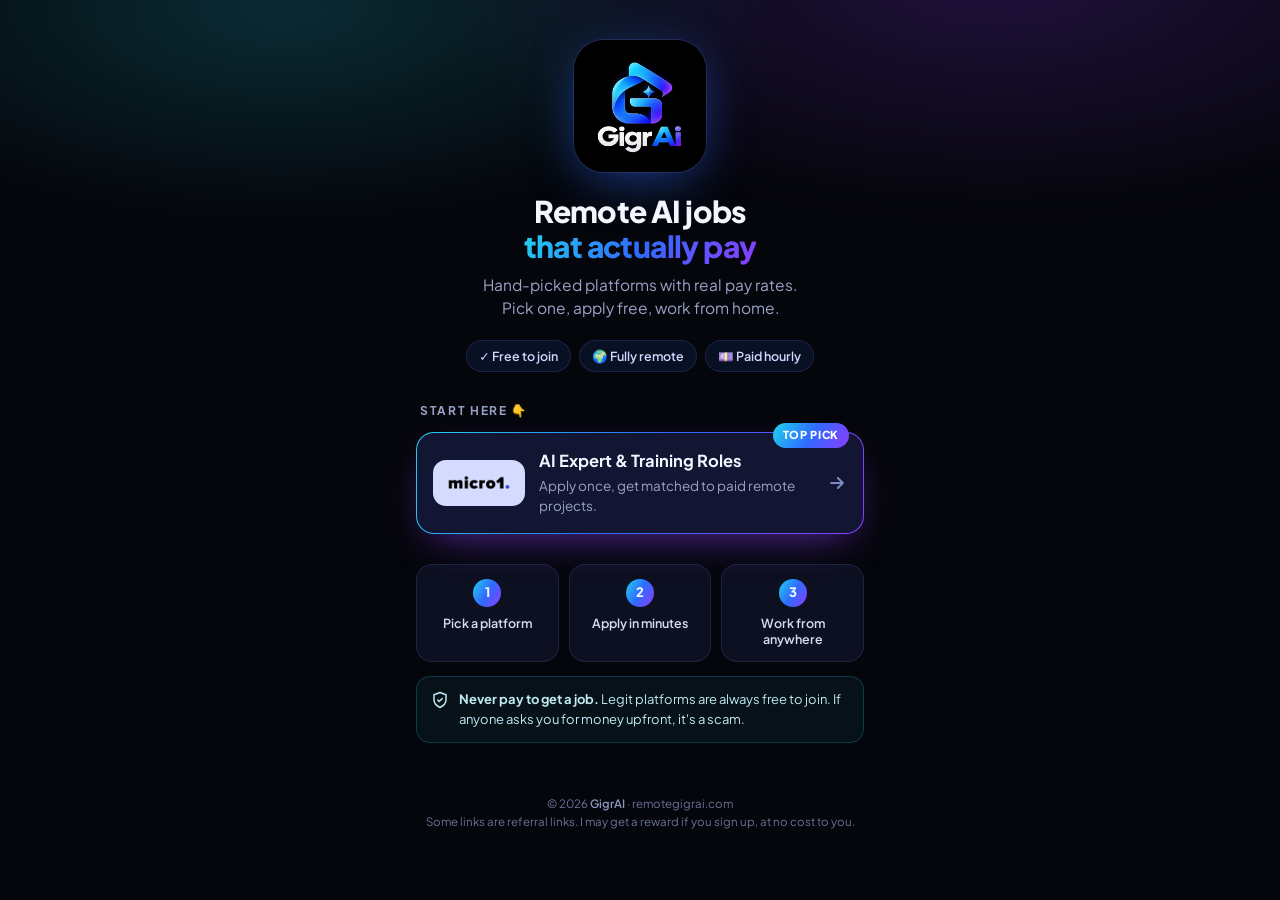
==== gigrai-links/gigrai-links/index.html @ 5204a77c "Add files via upload" ====
<!doctype html>
<html lang="en">
<head>
<meta charset="utf-8">
<meta name="viewport" content="width=device-width, initial-scale=1, viewport-fit=cover">
<title>GigrAI | Remote AI Jobs</title>
<meta name="description" content="Hand-picked remote AI jobs that pay. Free to join, work from anywhere.">
<meta name="theme-color" content="#05060b">

<!-- Link preview (Instagram DMs, WhatsApp, iMessage) -->
<meta property="og:title" content="GigrAI | Remote AI Jobs">
<meta property="og:description" content="Hand-picked remote AI jobs that pay. Free to join, work from anywhere.">
<meta property="og:image" content="https://remotegigrai.com/logo.jpg">
<meta property="og:url" content="https://remotegigrai.com">
<meta name="twitter:card" content="summary">

<link rel="icon" href="icon.png">
<link rel="apple-touch-icon" href="icon.png">
<link rel="preconnect" href="https://fonts.googleapis.com">
<link rel="preconnect" href="https://fonts.gstatic.com" crossorigin>
<link href="https://fonts.googleapis.com/css2?family=Plus+Jakarta+Sans:wght@400;500;600;700;800&display=swap" rel="stylesheet">

<style>
  :root{
    --bg:#05060b;
    --card:#0d1020;
    --card-hi:#121633;
    --line:rgba(120,140,255,.16);
    --text:#f3f5ff;
    --muted:#9aa3c7;
    --cyan:#22d3ee;
    --blue:#2f6bff;
    --violet:#8b3dff;
    --grad:linear-gradient(120deg,var(--cyan) 0%,var(--blue) 50%,var(--violet) 100%);
  }
  *{box-sizing:border-box;margin:0;padding:0}
  html{-webkit-text-size-adjust:100%}
  body{
    min-height:100vh;background:var(--bg);color:var(--text);
    font-family:"Plus Jakarta Sans",system-ui,-apple-system,sans-serif;
    line-height:1.5;overflow-x:hidden;
  }
  /* soft brand glow behind everything */
  body::before{
    content:"";position:fixed;inset:-20% -20% auto -20%;height:70vh;z-index:0;pointer-events:none;
    background:
      radial-gradient(40% 50% at 30% 30%,rgba(34,211,238,.18),transparent 70%),
      radial-gradient(45% 55% at 70% 25%,rgba(139,61,255,.20),transparent 70%);
    filter:blur(10px);
  }
  main{position:relative;z-index:1;max-width:480px;margin:0 auto;padding:40px 16px 32px}

  /* ---------- header ---------- */
  .logo{
    display:block;width:132px;height:132px;margin:0 auto 22px;border-radius:30px;
    box-shadow:0 0 0 1px var(--line),0 12px 50px -8px rgba(47,107,255,.55);
    animation:float 6s ease-in-out infinite;
  }
  @keyframes float{50%{transform:translateY(-6px)}}
  h1{font-size:30px;font-weight:800;letter-spacing:-.02em;text-align:center;line-height:1.15}
  h1 span{background:var(--grad);-webkit-background-clip:text;background-clip:text;color:transparent}
  .sub{text-align:center;color:var(--muted);font-size:15.5px;margin:10px auto 0;max-width:340px}

  .pills{display:flex;justify-content:center;flex-wrap:wrap;gap:8px;margin:20px 0 30px}
  .pill{
    font-size:12.5px;font-weight:600;color:#cfd6ff;padding:6px 12px;border-radius:999px;
    background:rgba(47,107,255,.10);border:1px solid var(--line);
  }

  .label{font-size:12px;font-weight:700;letter-spacing:.14em;text-transform:uppercase;color:var(--muted);margin:0 4px 12px}

  /* ---------- link cards ---------- */
  .links{display:flex;flex-direction:column;gap:12px}
  .card{
    position:relative;display:flex;align-items:center;gap:14px;padding:16px;border-radius:18px;
    background:var(--card);border:1px solid var(--line);color:inherit;text-decoration:none;
    transition:transform .18s ease,background .18s ease,border-color .18s ease,box-shadow .18s ease;
  }
  .card:hover,.card:focus-visible{transform:translateY(-2px);background:var(--card-hi);border-color:rgba(120,140,255,.35);box-shadow:0 10px 30px -12px rgba(47,107,255,.6);outline:none}
  .card:active{transform:scale(.985)}

  .card.featured{border:1px solid transparent;background:
      linear-gradient(var(--card-hi),var(--card-hi)) padding-box,
      var(--grad) border-box;
    box-shadow:0 14px 40px -16px rgba(139,61,255,.7)}
  .badge{
    position:absolute;top:-10px;right:14px;font-size:11px;font-weight:800;letter-spacing:.06em;
    text-transform:uppercase;padding:4px 10px;border-radius:999px;background:var(--grad);color:#fff;
  }

  .ico{
    flex:0 0 46px;height:46px;border-radius:13px;display:grid;place-items:center;
    font-weight:800;font-size:18px;color:#fff;background:var(--grad);
  }
  .brand{
    flex:0 0 92px;height:46px;border-radius:13px;overflow:hidden;background:#d4dbff;
    display:grid;place-items:center;
  }
  .brand img{width:100%;height:100%;object-fit:contain;padding:4px 8px;display:block}

  /* attention shake: quick wiggle every 4s, pauses on hover */
  .card.shake{animation:shake 4s ease-in-out 1.2s infinite;transform-origin:center}
  .card.shake:hover,.card.shake:focus-visible{animation-play-state:paused}
  @keyframes shake{
    0%,78%,100%{transform:translateX(0) rotate(0)}
    80%{transform:translateX(-4px) rotate(-1.2deg)}
    83%{transform:translateX(4px) rotate(1.2deg)}
    86%{transform:translateX(-3px) rotate(-.8deg)}
    89%{transform:translateX(3px) rotate(.8deg)}
    92%{transform:translateX(-1px) rotate(0)}
    95%{transform:translateX(0)}
  }

  .txt{flex:1;min-width:0}
  .name{font-weight:700;font-size:16.5px}
  .desc{color:var(--muted);font-size:13.5px;margin-top:2px}
  .go{flex:0 0 auto;width:20px;height:20px;color:#7f8bc0;transition:transform .18s, color .18s}
  .card:hover .go{transform:translateX(3px);color:var(--cyan)}

  /* ---------- how it works ---------- */
  .steps{display:grid;grid-template-columns:repeat(3,1fr);gap:10px;margin:30px 0 0}
  .step{background:var(--card);border:1px solid var(--line);border-radius:16px;padding:14px 10px;text-align:center}
  .num{
    width:28px;height:28px;margin:0 auto 8px;border-radius:50%;display:grid;place-items:center;
    font-size:13px;font-weight:800;background:var(--grad)
  }
  .step p{font-size:12.5px;font-weight:600;color:#d7dcf5;line-height:1.3}

  .tip{
    display:flex;gap:10px;align-items:flex-start;margin-top:14px;padding:13px 14px;border-radius:14px;
    background:rgba(34,211,238,.06);border:1px solid rgba(34,211,238,.22);font-size:13px;color:#bfeaf3
  }
  .tip svg{flex:0 0 18px;margin-top:1px}

  /* ---------- socials + footer ---------- */
  .socials{display:flex;justify-content:center;gap:12px;margin-top:28px}
  .socials a{
    width:44px;height:44px;border-radius:50%;display:grid;place-items:center;color:#cfd6ff;
    background:var(--card);border:1px solid var(--line);transition:.18s
  }
  .socials a:hover{color:#fff;border-color:var(--blue);transform:translateY(-2px)}
  .socials svg{width:20px;height:20px}
  footer{text-align:center;color:#6a7398;font-size:11.5px;margin-top:24px;line-height:1.6}
  footer b{color:#8d96bd;font-weight:600}

  @media (prefers-reduced-motion:reduce){*{animation:none!important;transition:none!important}}
</style>
</head>
<body>
<main>

  <img class="logo" src="logo.jpg" alt="GigrAI logo" width="132" height="132">

  <h1>Remote AI jobs<br><span>that actually pay</span></h1>
  <p class="sub">Hand-picked platforms with real pay rates. Pick one, apply free, work from home.</p>

  <div class="pills">
    <span class="pill">✓ Free to join</span>
    <span class="pill">🌍 Fully remote</span>
    <span class="pill">💷 Paid hourly</span>
  </div>

  <p class="label">Start here 👇</p>
  <div class="links" id="links"></div>

  <div class="steps">
    <div class="step"><div class="num">1</div><p>Pick a platform</p></div>
    <div class="step"><div class="num">2</div><p>Apply in minutes</p></div>
    <div class="step"><div class="num">3</div><p>Work from anywhere</p></div>
  </div>

  <div class="tip">
    <svg viewBox="0 0 24 24" fill="none" stroke="currentColor" stroke-width="2" stroke-linecap="round" stroke-linejoin="round"><path d="M12 22s8-4 8-10V5l-8-3-8 3v7c0 6 8 10 8 10z"/><path d="m9 12 2 2 4-4"/></svg>
    <span><b>Never pay to get a job.</b> Legit platforms are always free to join. If anyone asks you for money upfront, it's a scam.</span>
  </div>

  <div class="socials" id="socials"></div>

  <footer>
    © <span id="yr"></span> <b>GigrAI</b> · remotegigrai.com<br>
    Some links are referral links. I may get a reward if you sign up, at no cost to you.
  </footer>
</main>

<script>
  /* =========================================================
     EDIT YOUR LINKS HERE
     - Leave url as "" to hide a link until you have it.
     - featured: true gives it the glowing border + badge.
     ========================================================= */
  const LINKS = [
    {
      name: "AI Expert & Training Roles",
      desc: "Apply once, get matched to paid remote projects.",
      logo: "micro1.png",   // shows this image instead of a letter icon
      shake: true,          // little wiggle every few seconds
      url: "https://refer.micro1.ai/referral/jobs?referralCode=e9ff2278-2563-4f64-bed8-214a3dfd996c&utm_source=referral&utm_medium=share&utm_campaign=job_referral",
      icon: "m1",
      featured: true,
      badge: "Top pick"
    },
    {
      name: "Ethos",
      desc: "ADD DESCRIPTION",
      url: "",          // ← paste your Ethos link
      icon: "E"
    },
    {
      name: "DataAnnotation",
      desc: "ADD DESCRIPTION",
      url: "",          // ← paste your DataAnnotation link
      icon: "DA"
    }
  ];

  const SOCIALS = {
    instagram: "",      // ← e.g. https://instagram.com/yourhandle
    tiktok: "",
    email: ""           // ← e.g. hello@remotegigrai.com
  };

  /* ---------- no need to edit below ---------- */
  const arrow = '<svg class="go" viewBox="0 0 24 24" fill="none" stroke="currentColor" stroke-width="2.4" stroke-linecap="round" stroke-linejoin="round"><path d="M5 12h14M13 6l6 6-6 6"/></svg>';
  const esc = s => String(s).replace(/[&<>"']/g, c => ({'&':'&amp;','<':'&lt;','>':'&gt;','"':'&quot;',"'":'&#39;'}[c]));

  document.getElementById('links').innerHTML = LINKS.filter(l => l.url).map(l => `
    <a class="card${l.featured ? ' featured' : ''}${l.shake ? ' shake' : ''}" href="${esc(l.url)}" target="_blank" rel="noopener sponsored">
      ${l.badge ? `<span class="badge">${esc(l.badge)}</span>` : ''}
      ${l.logo
        ? `<span class="brand"><img src="${esc(l.logo)}" alt="${esc(l.name)}"></span>`
        : `<span class="ico">${esc(l.icon || l.name[0])}</span>`}
      <span class="txt"><span class="name">${esc(l.name)}</span><span class="desc" style="display:block">${esc(l.desc)}</span></span>
      ${arrow}
    </a>`).join('');

  const ICONS = {
    instagram: '<svg viewBox="0 0 24 24" fill="none" stroke="currentColor" stroke-width="2"><rect x="3" y="3" width="18" height="18" rx="5"/><circle cx="12" cy="12" r="4"/><circle cx="17.5" cy="6.5" r="1" fill="currentColor"/></svg>',
    tiktok: '<svg viewBox="0 0 24 24" fill="currentColor"><path d="M16.6 5.8A4.3 4.3 0 0 1 15.5 3h-3.1v12.4a2.6 2.6 0 1 1-2.6-2.6c.3 0 .5 0 .8.1V9.7a5.7 5.7 0 1 0 4.9 5.7V9a7.3 7.3 0 0 0 4.3 1.4V7.3a4.3 4.3 0 0 1-3.2-1.5z"/></svg>',
    email: '<svg viewBox="0 0 24 24" fill="none" stroke="currentColor" stroke-width="2"><rect x="3" y="5" width="18" height="14" rx="2"/><path d="m3 7 9 6 9-6"/></svg>'
  };
  document.getElementById('socials').innerHTML = Object.entries(SOCIALS).filter(([,v]) => v).map(([k,v]) =>
    `<a href="${k === 'email' ? 'mailto:' + esc(v) : esc(v)}" target="_blank" rel="noopener" aria-label="${k}">${ICONS[k]}</a>`).join('');

  document.getElementById('yr').textContent = new Date().getFullYear();
</script>
</body>
</html>
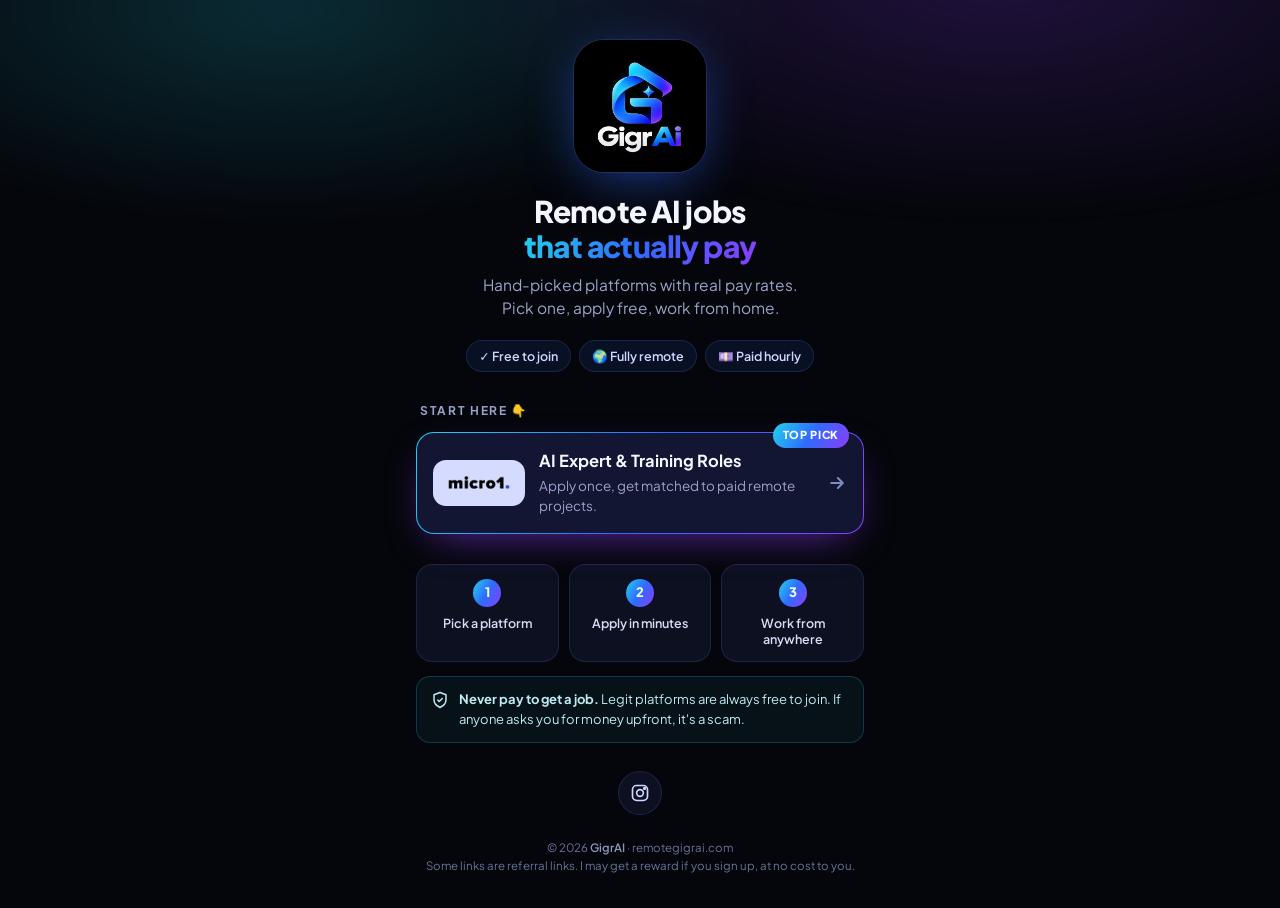
==== commit 651d29b8: "Add Instagram link and email signup box Co-Authored-By: Claude Opus 5.5 <noreply@anthropic.com> Clau" ====
--- a/gigrai-links/gigrai-links/index.html
+++ b/gigrai-links/gigrai-links/index.html
@@ -144,6 +144,29 @@
   footer b{color:#8d96bd;font-weight:600}
 
   @media (prefers-reduced-motion:reduce){*{animation:none!important;transition:none!important}}
+
+  /* ---------- subscribe box ---------- */
+  .sub-box{margin-top:26px;padding:22px 18px;border-radius:20px;border:1px solid transparent;
+    background:linear-gradient(var(--card-hi),var(--card-hi)) padding-box,var(--grad) border-box;text-align:center}
+  .sub-box h2{font-size:20px;font-weight:800;letter-spacing:-.01em}
+  .sub-box p.lead{color:var(--muted);font-size:13.5px;margin:6px auto 16px;max-width:320px}
+  .sub-form{display:flex;flex-direction:column;gap:10px}
+  .sub-form input[type=email],.sub-form input[type=text]{
+    width:100%;padding:14px 16px;border-radius:14px;border:1px solid var(--line);background:#080a16;color:var(--text);
+    font:inherit;font-size:16px;outline:none;transition:border-color .18s}
+  .sub-form input:focus{border-color:var(--cyan)}
+  .sub-form input::placeholder{color:#6a7398}
+  .sub-form button{padding:14px;border:0;border-radius:14px;background:var(--grad);color:#fff;font:inherit;font-weight:800;font-size:16px;cursor:pointer;transition:transform .15s,filter .15s}
+  .sub-form button:hover{filter:brightness(1.1)}
+  .sub-form button:active{transform:scale(.98)}
+  .sub-form button[disabled]{opacity:.6;cursor:wait}
+  .consent{font-size:11.5px;color:#6a7398;margin-top:10px;line-height:1.5}
+  .sub-ok{display:none;padding:10px 0 4px}
+  .sub-ok b{display:block;font-size:18px;margin-bottom:4px}
+  .sub-ok span{color:var(--muted);font-size:13.5px}
+  .sub-box.done .sub-form,.sub-box.done .consent{display:none}
+  .sub-box.done .sub-ok{display:block}
+  .hp{position:absolute;left:-9999px}
 </style>
 </head>
 <body>
@@ -173,6 +196,20 @@
     <svg viewBox="0 0 24 24" fill="none" stroke="currentColor" stroke-width="2" stroke-linecap="round" stroke-linejoin="round"><path d="M12 22s8-4 8-10V5l-8-3-8 3v7c0 6 8 10 8 10z"/><path d="m9 12 2 2 4-4"/></svg>
     <span><b>Never pay to get a job.</b> Legit platforms are always free to join. If anyone asks you for money upfront, it's a scam.</span>
   </div>
+
+
+  <section class="sub-box" id="subBox" hidden>
+    <h2>📬 Get new roles first</h2>
+    <p class="lead">The best remote AI jobs, straight to your inbox. No spam, just roles that pay.</p>
+    <form class="sub-form" id="subForm" novalidate>
+      <input type="text" name="fields[name]" placeholder="First name" autocomplete="given-name">
+      <input type="email" name="fields[email]" placeholder="Your email" autocomplete="email" required>
+      <input class="hp" type="text" name="website" tabindex="-1" autocomplete="off" aria-hidden="true">
+      <button type="submit">Send me jobs →</button>
+    </form>
+    <p class="consent">By signing up you agree to get job emails from GigrAI. Unsubscribe anytime.</p>
+    <div class="sub-ok"><b>You're in 🎉</b><span>Check your inbox to confirm your email.</span></div>
+  </section>
 
   <div class="socials" id="socials"></div>
 
@@ -214,7 +251,7 @@
   ];
 
   const SOCIALS = {
-    instagram: "",      // ← e.g. https://instagram.com/yourhandle
+    instagram: "https://www.instagram.com/gigr.ai/",
     tiktok: "",
     email: ""           // ← e.g. hello@remotegigrai.com
   };
@@ -241,6 +278,39 @@
   document.getElementById('socials').innerHTML = Object.entries(SOCIALS).filter(([,v]) => v).map(([k,v]) =>
     `<a href="${k === 'email' ? 'mailto:' + esc(v) : esc(v)}" target="_blank" rel="noopener" aria-label="${k}">${ICONS[k]}</a>`).join('');
 
+
+  /* =========================================================
+     SUBSCRIBE BOX
+     Paste the MailerLite form "action" URL here to switch it on.
+     (Box stays hidden while this is empty, so no emails get lost.)
+     ========================================================= */
+  const SUBSCRIBE_URL = "";
+
+  (function(){
+    const box = document.getElementById('subBox');
+    const preview = new URLSearchParams(location.search).has('preview');
+    if (!SUBSCRIBE_URL && !preview) return;
+    box.hidden = false;
+    const form = document.getElementById('subForm');
+    form.addEventListener('submit', async e => {
+      e.preventDefault();
+      const email = form.querySelector('[type=email]');
+      if (!/^[^\s@]+@[^\s@]+\.[^\s@]+$/.test(email.value.trim())) { email.focus(); email.style.borderColor = '#f87171'; return; }
+      if (form.website.value) return;           // bot trap
+      const btn = form.querySelector('button'); btn.disabled = true; btn.textContent = 'Signing you up…';
+      try {
+        if (SUBSCRIBE_URL) {
+          const data = new FormData(form); data.delete('website');
+          data.append('ml-submit', '1'); data.append('anticsrf', 'true');
+          await fetch(SUBSCRIBE_URL, { method: 'POST', body: data, mode: 'no-cors' });
+        }
+        box.classList.add('done');
+      } catch (err) {
+        btn.disabled = false; btn.textContent = 'Try again →';
+      }
+    });
+  })();
+
   document.getElementById('yr').textContent = new Date().getFullYear();
 </script>
 </body>
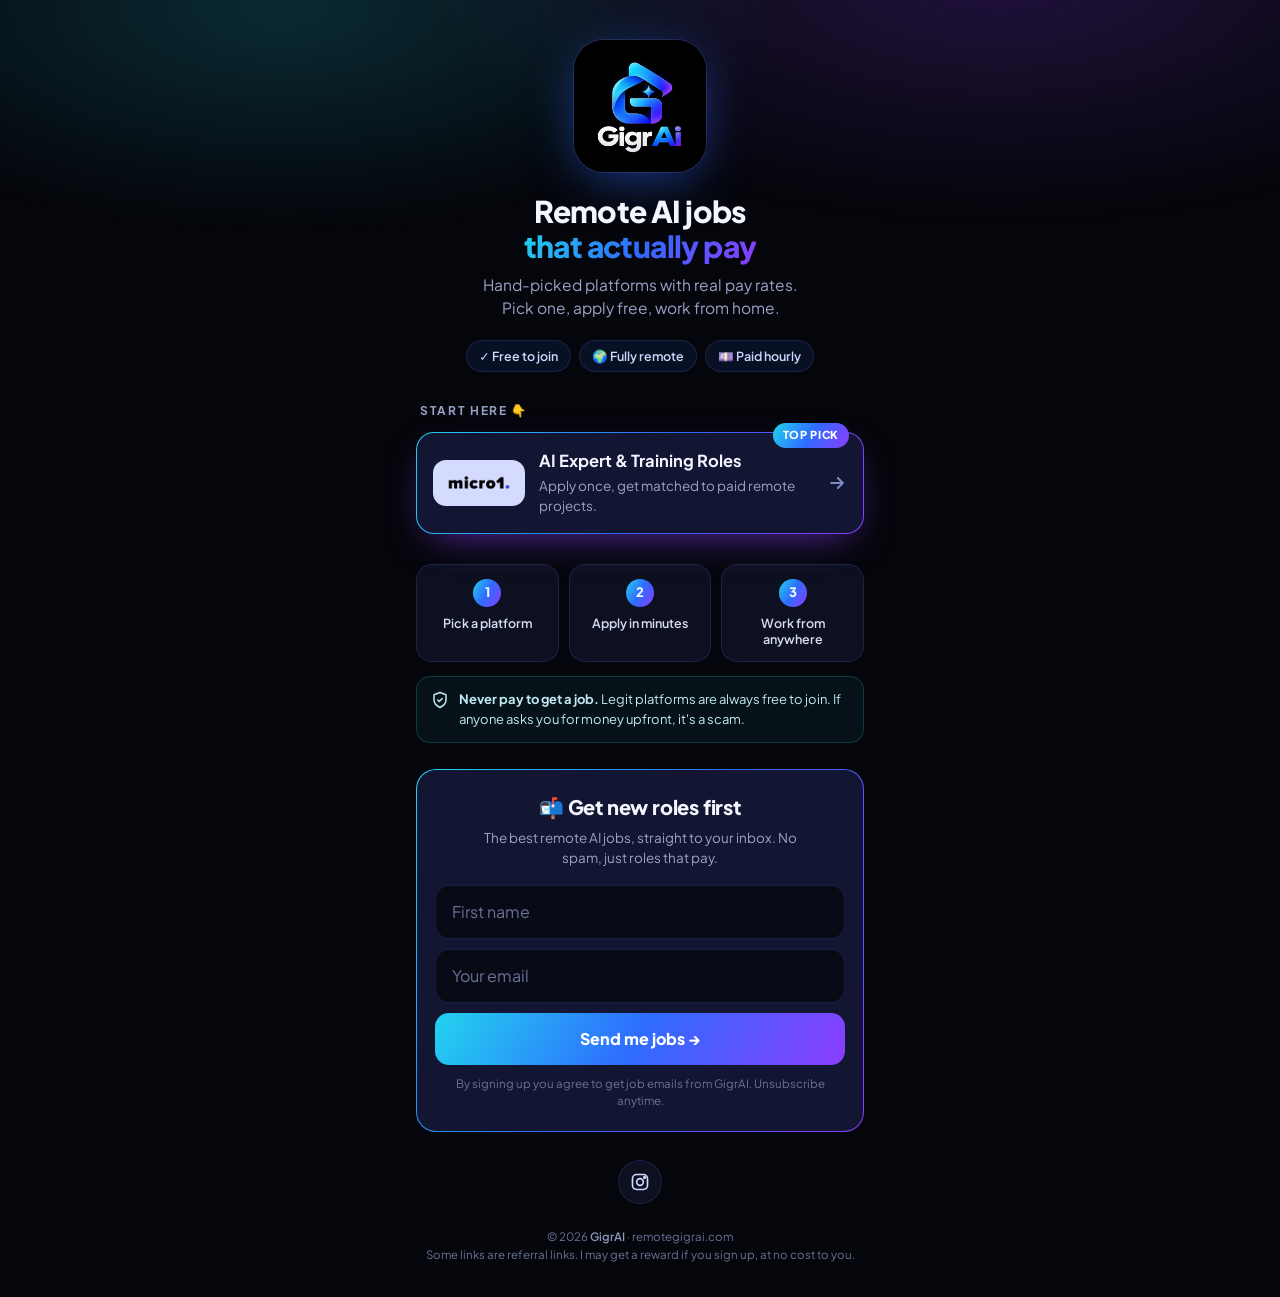
==== commit db2efadd: "Switch on email signup (MailerLite GigrAI Jobs group) Co-Authored-By: Claude Opus 5.5 <noreply@anthr" ====
--- a/gigrai-links/gigrai-links/index.html
+++ b/gigrai-links/gigrai-links/index.html
@@ -208,7 +208,7 @@
       <button type="submit">Send me jobs →</button>
     </form>
     <p class="consent">By signing up you agree to get job emails from GigrAI. Unsubscribe anytime.</p>
-    <div class="sub-ok"><b>You're in 🎉</b><span>Check your inbox to confirm your email.</span></div>
+    <div class="sub-ok"><b>You're on the list 🎉</b><span>New roles will land in your inbox. Keep an eye on your spam folder for the first one.</span></div>
   </section>
 
   <div class="socials" id="socials"></div>
@@ -284,7 +284,7 @@
      Paste the MailerLite form "action" URL here to switch it on.
      (Box stays hidden while this is empty, so no emails get lost.)
      ========================================================= */
-  const SUBSCRIBE_URL = "";
+  const SUBSCRIBE_URL = "https://assets.mailerlite.com/jsonp/2727719/forms/201853482762766168/subscribe";
 
   (function(){
     const box = document.getElementById('subBox');
